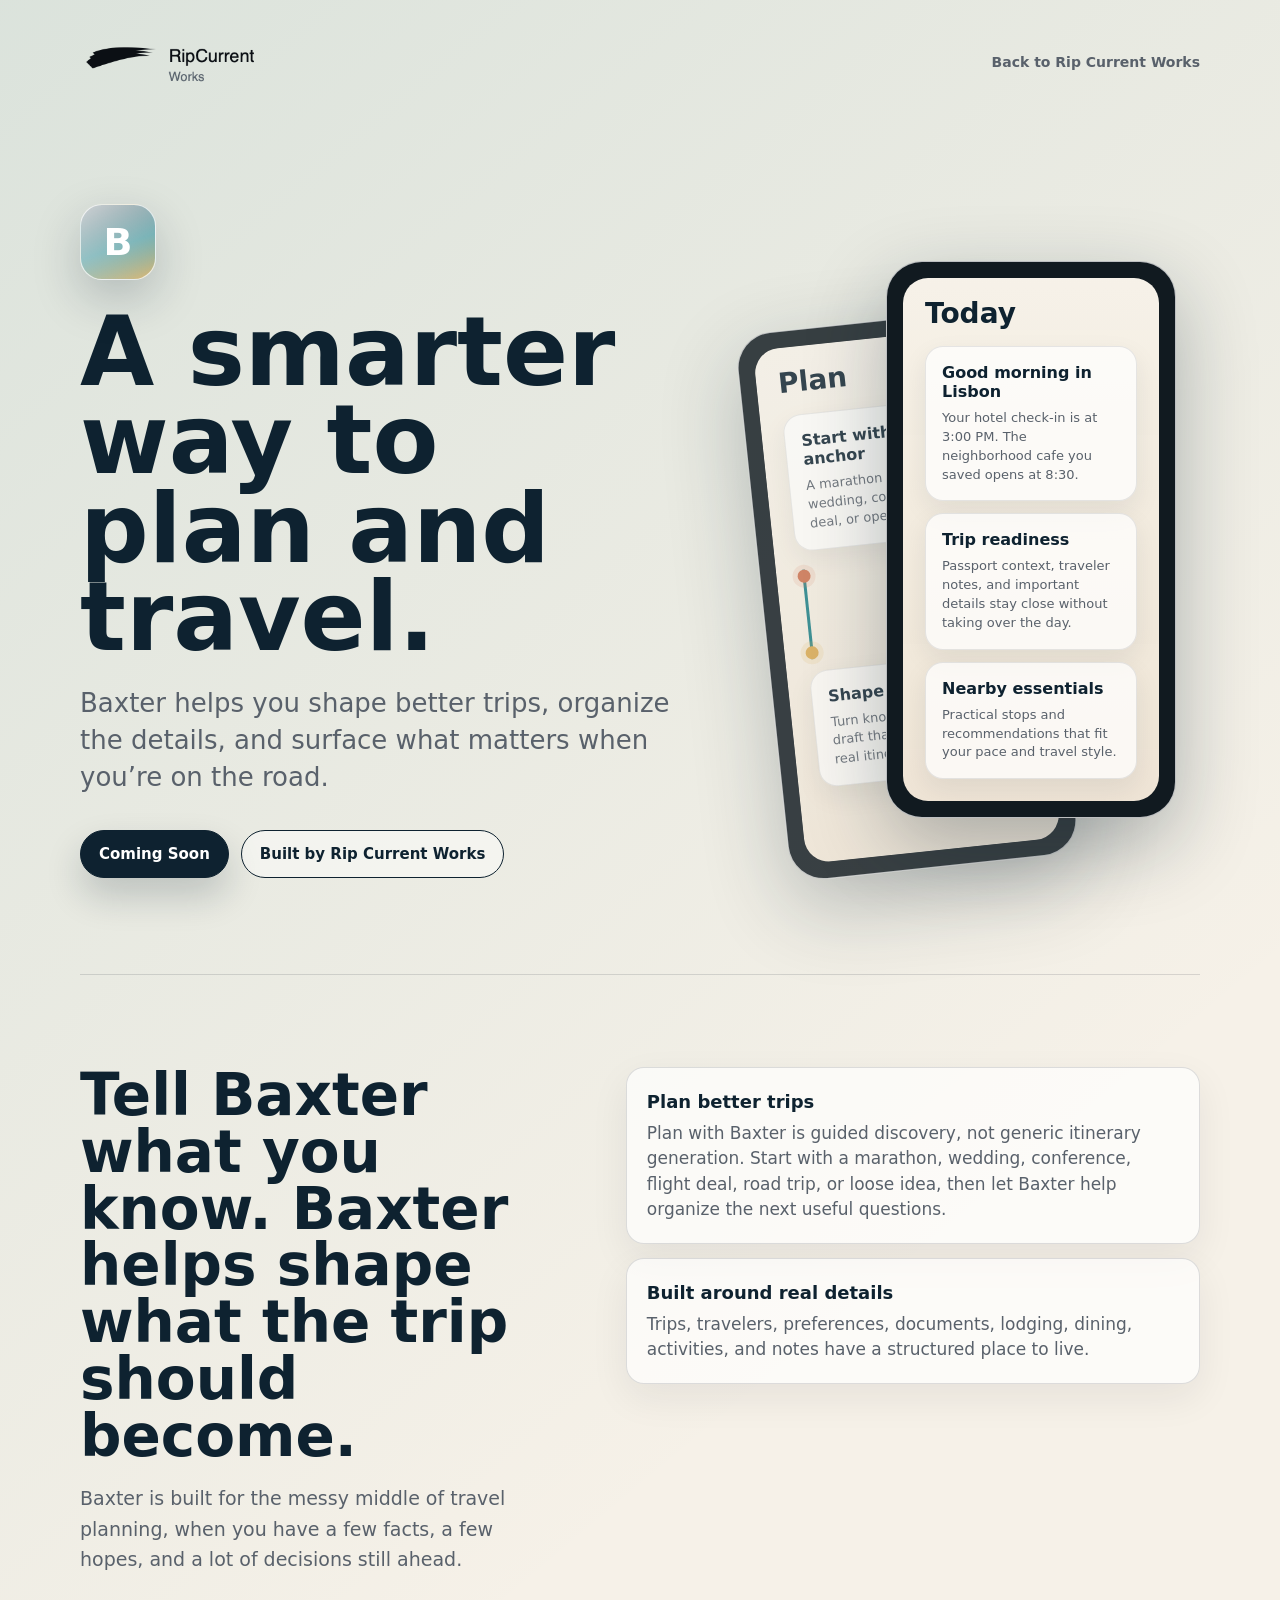
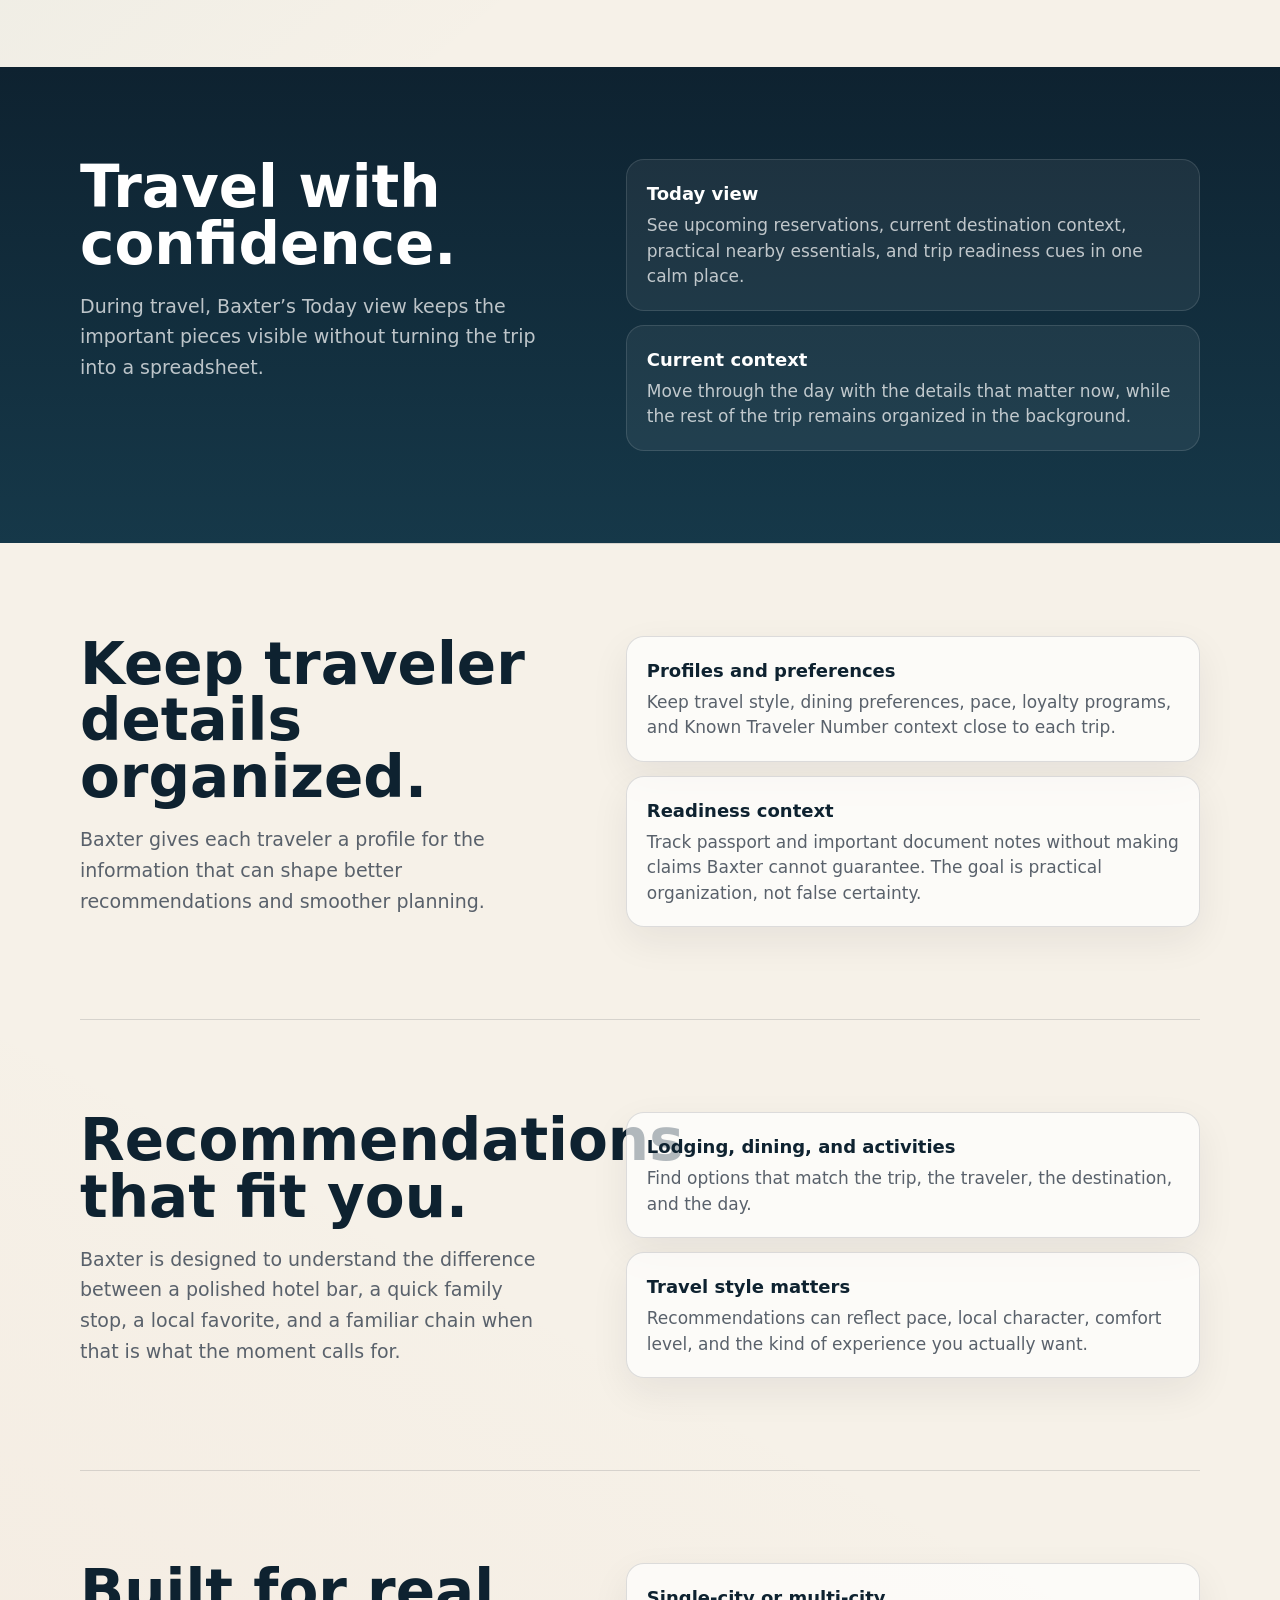
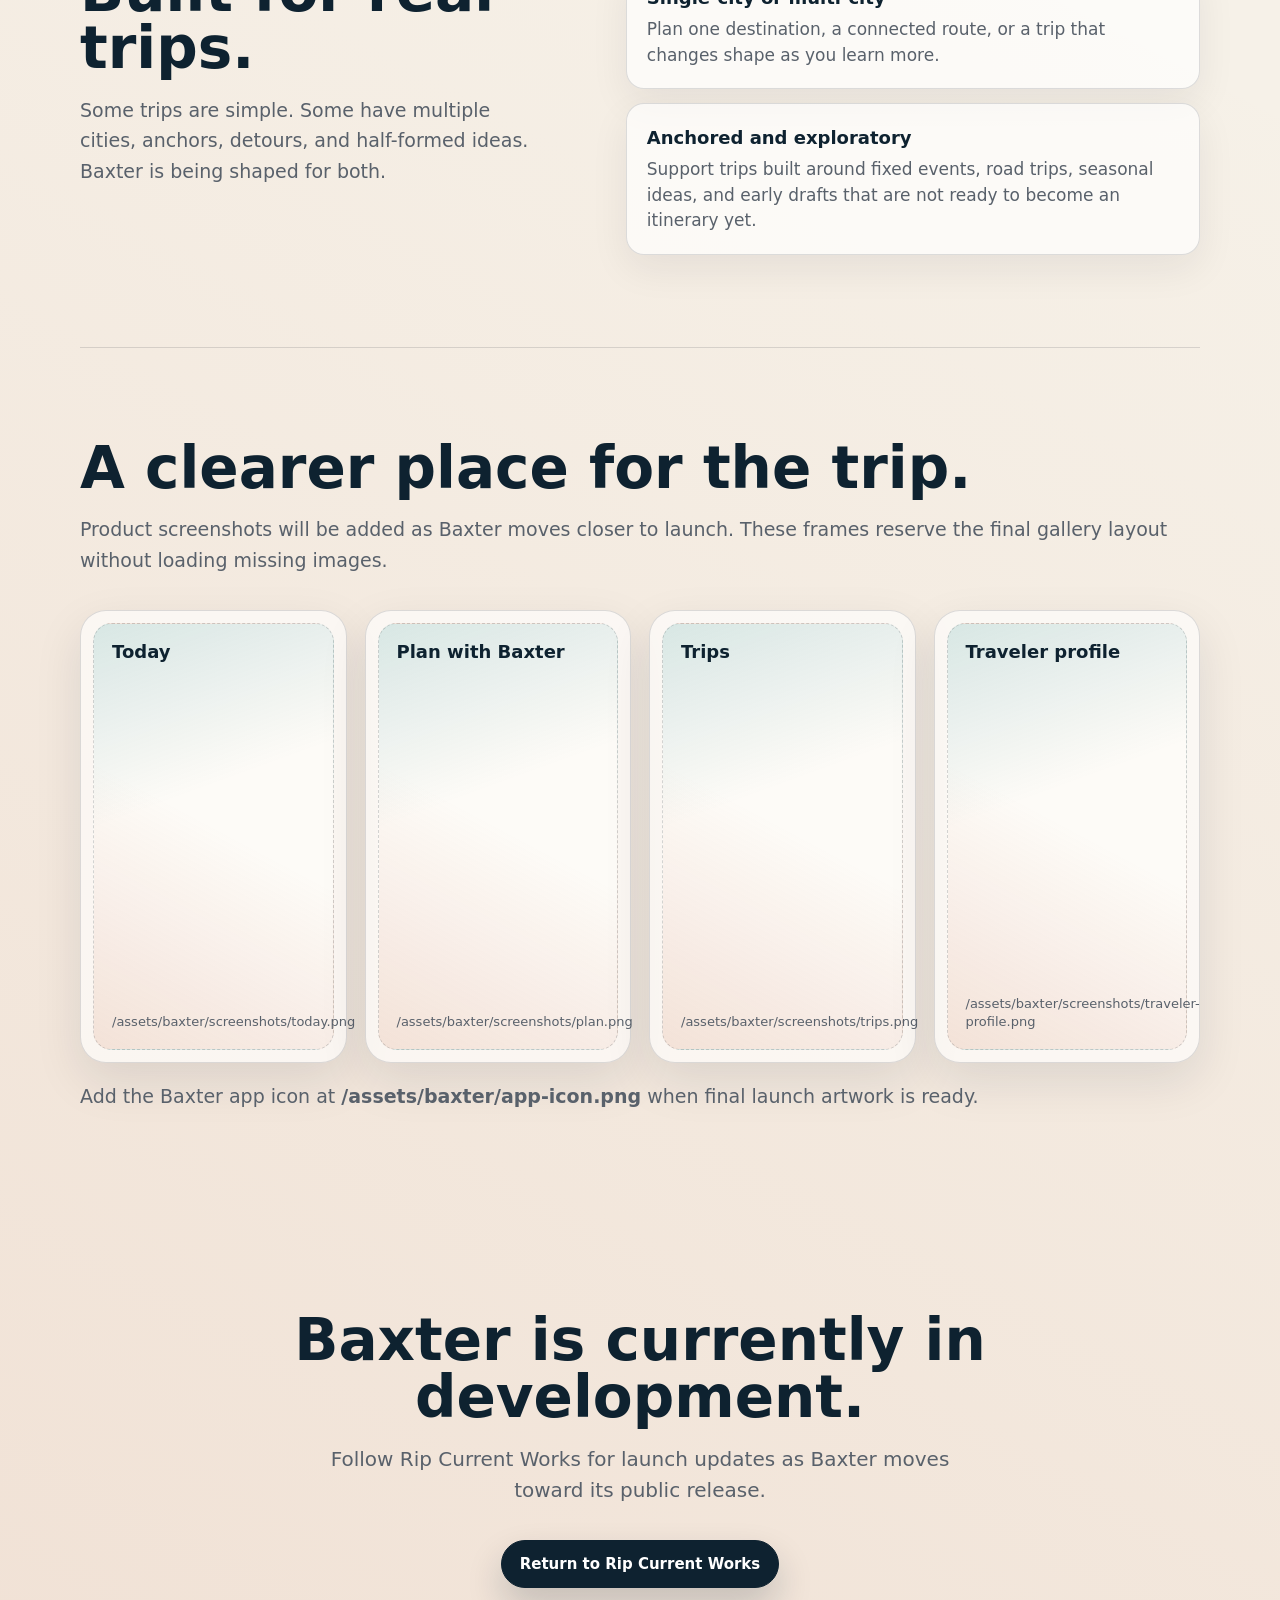
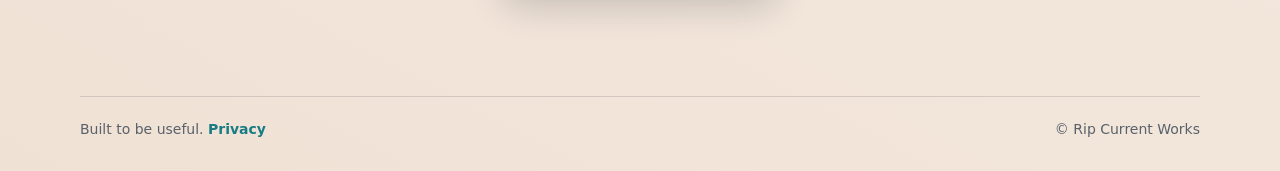
==== baxter/index.html @ 80cf21d4 "Add Baxter product page" ====
<!doctype html>
<html lang="en">
<head>
  <meta charset="utf-8" />
  <meta name="viewport" content="width=device-width, initial-scale=1" />
  <title>Baxter Travel App | Rip Current Works</title>
  <meta name="description" content="Baxter is an intelligent travel companion for planning better trips, organizing travel details, and surfacing what matters during travel." />
  <style>
    :root {
      --paper: #F6F1E8;
      --paper-soft: #EEE4D5;
      --ink: #17212B;
      --ink-muted: #59616B;
      --line: rgba(23,33,43,.14);
      --deep: #0E2230;
      --deep-2: #16394A;
      --teal: #187C83;
      --coral: #C96E4B;
      --gold: #D7A64D;
      --card: rgba(255,255,255,.68);
      --shadow: rgba(22,34,45,.18);
    }

    * { box-sizing: border-box; }
    html { scroll-behavior: smooth; }
    html, body { margin: 0; padding: 0; }
    body {
      font-family: Inter, ui-sans-serif, system-ui, -apple-system, BlinkMacSystemFont, "Segoe UI", sans-serif;
      color: var(--ink);
      background:
        linear-gradient(140deg, rgba(24,124,131,.12), transparent 34%),
        linear-gradient(28deg, rgba(201,110,75,.12), transparent 42%),
        var(--paper);
    }

    a { color: inherit; }
    .page {
      min-height: 100vh;
      overflow: hidden;
    }
    .nav {
      width: min(1120px, calc(100% - 40px));
      margin: 0 auto;
      padding: 24px 0 18px;
      display: flex;
      align-items: center;
      justify-content: space-between;
      gap: 20px;
    }
    .brand-logo {
      display: block;
      width: clamp(210px, 24vw, 266px);
      height: auto;
    }
    .nav a {
      color: var(--ink-muted);
      font-size: 14px;
      font-weight: 700;
      text-decoration: none;
    }
    .nav a:hover { color: var(--teal); }

    .hero {
      width: min(1120px, calc(100% - 40px));
      margin: 0 auto;
      padding: clamp(42px, 7vw, 86px) 0 clamp(50px, 8vw, 96px);
      display: grid;
      grid-template-columns: minmax(0, 1fr) minmax(320px, 430px);
      gap: clamp(34px, 7vw, 84px);
      align-items: center;
    }
    .app-mark {
      width: 76px;
      height: 76px;
      margin-bottom: 28px;
      border: 1px solid rgba(255,255,255,.74);
      border-radius: 22px;
      background:
        linear-gradient(145deg, rgba(255,255,255,.80), rgba(255,255,255,.20)),
        linear-gradient(160deg, var(--deep), var(--teal) 55%, var(--gold));
      box-shadow: 0 18px 48px rgba(14,34,48,.22);
      position: relative;
    }
    .app-mark::after {
      content: "B";
      position: absolute;
      inset: 0;
      display: grid;
      place-items: center;
      color: #fff;
      font-size: 38px;
      font-weight: 800;
      letter-spacing: 0;
    }
    h1 {
      max-width: 780px;
      margin: 0;
      color: var(--deep);
      font-size: clamp(50px, 8.4vw, 96px);
      line-height: .92;
      letter-spacing: 0;
    }
    .hero-copy {
      max-width: 650px;
      margin: 24px 0 0;
      color: var(--ink-muted);
      font-size: clamp(20px, 2.4vw, 26px);
      line-height: 1.42;
    }
    .actions {
      display: flex;
      flex-wrap: wrap;
      gap: 12px;
      margin-top: 34px;
    }
    .button {
      display: inline-flex;
      align-items: center;
      justify-content: center;
      min-height: 48px;
      padding: 13px 18px;
      border-radius: 999px;
      font-size: 15px;
      font-weight: 800;
      text-decoration: none;
      border: 1px solid var(--deep);
    }
    .button.primary {
      background: var(--deep);
      color: #fff;
      box-shadow: 0 18px 36px rgba(14,34,48,.20);
    }
    .button.secondary {
      color: var(--deep);
      background: rgba(255,255,255,.42);
    }

    .phone-stack {
      position: relative;
      min-height: 560px;
    }
    .phone {
      position: absolute;
      width: min(82vw, 290px);
      min-height: 548px;
      padding: 16px;
      border: 1px solid rgba(255,255,255,.72);
      border-radius: 36px;
      background: #111A20;
      box-shadow: 0 28px 80px rgba(14,34,48,.30);
    }
    .phone.primary-phone {
      right: 24px;
      top: 0;
      z-index: 2;
    }
    .phone.secondary-phone {
      right: 148px;
      top: 58px;
      z-index: 1;
      transform: rotate(-6deg);
      opacity: .82;
    }
    .screen {
      min-height: 516px;
      border-radius: 25px;
      padding: 22px;
      background:
        linear-gradient(180deg, rgba(246,241,232,.98), rgba(238,228,213,.96)),
        var(--paper);
      overflow: hidden;
    }
    .screen-title {
      margin: 0 0 18px;
      color: var(--deep);
      font-size: 28px;
      line-height: 1;
      font-weight: 850;
    }
    .screen-card {
      margin-top: 12px;
      padding: 16px;
      border: 1px solid rgba(23,33,43,.10);
      border-radius: 18px;
      background: rgba(255,255,255,.72);
      box-shadow: 0 10px 26px rgba(22,34,45,.08);
    }
    .screen-card strong {
      display: block;
      margin-bottom: 8px;
      color: var(--deep);
      font-size: 16px;
    }
    .screen-card span {
      display: block;
      color: var(--ink-muted);
      font-size: 13px;
      line-height: 1.45;
    }
    .route-line {
      height: 90px;
      margin: 18px 4px 0;
      border-left: 3px solid var(--teal);
      position: relative;
    }
    .route-line::before,
    .route-line::after {
      content: "";
      position: absolute;
      left: -8px;
      width: 13px;
      height: 13px;
      border-radius: 50%;
      background: var(--coral);
      box-shadow: 0 0 0 5px rgba(201,110,75,.14);
    }
    .route-line::before { top: 0; }
    .route-line::after { bottom: 0; background: var(--gold); box-shadow: 0 0 0 5px rgba(215,166,77,.16); }

    .section {
      width: min(1120px, calc(100% - 40px));
      margin: 0 auto;
      padding: clamp(54px, 8vw, 92px) 0;
      border-top: 1px solid var(--line);
    }
    .section-grid {
      display: grid;
      grid-template-columns: minmax(0, .9fr) minmax(0, 1.1fr);
      gap: clamp(28px, 7vw, 76px);
      align-items: start;
    }
    h2 {
      margin: 0;
      color: var(--deep);
      font-size: clamp(32px, 4.6vw, 58px);
      line-height: .98;
      letter-spacing: 0;
    }
    .section p {
      margin: 18px 0 0;
      color: var(--ink-muted);
      font-size: 19px;
      line-height: 1.62;
    }
    .feature-list {
      display: grid;
      gap: 14px;
      margin: 0;
      padding: 0;
      list-style: none;
    }
    .feature-list li {
      padding: 20px;
      border: 1px solid var(--line);
      border-radius: 18px;
      background: var(--card);
      box-shadow: 0 14px 38px rgba(22,34,45,.07);
      color: var(--ink-muted);
      font-size: 17px;
      line-height: 1.5;
    }
    .feature-list strong {
      display: block;
      margin-bottom: 6px;
      color: var(--deep);
      font-size: 18px;
    }

    .story-band {
      background:
        linear-gradient(180deg, rgba(14,34,48,.96), rgba(22,57,74,.96)),
        var(--deep);
      color: #fff;
    }
    .story-band .section {
      border-top: 0;
    }
    .story-band h2,
    .story-band .feature-list strong { color: #fff; }
    .story-band .section p,
    .story-band .feature-list li { color: rgba(255,255,255,.72); }
    .story-band .feature-list li {
      border-color: rgba(255,255,255,.12);
      background: rgba(255,255,255,.06);
      box-shadow: none;
    }

    .screenshot-grid {
      display: grid;
      grid-template-columns: repeat(4, minmax(0, 1fr));
      gap: 18px;
      margin-top: 34px;
    }
    .screenshot-card {
      padding: 12px;
      border: 1px solid var(--line);
      border-radius: 26px;
      background: rgba(255,255,255,.62);
      box-shadow: 0 18px 48px rgba(22,34,45,.10);
    }
    .screenshot-placeholder {
      aspect-ratio: 9 / 16;
      border-radius: 19px;
      padding: 18px;
      background:
        linear-gradient(160deg, rgba(24,124,131,.16), transparent 40%),
        linear-gradient(28deg, rgba(201,110,75,.18), transparent 52%),
        #FDFBF7;
      border: 1px dashed rgba(23,33,43,.18);
      display: flex;
      flex-direction: column;
      justify-content: space-between;
      color: var(--ink-muted);
    }
    .screenshot-placeholder strong {
      color: var(--deep);
      font-size: 18px;
      line-height: 1.15;
    }
    .screenshot-placeholder span {
      font-size: 13px;
      line-height: 1.4;
    }
    .todo-note {
      margin-top: 18px;
      color: var(--ink-muted);
      font-size: 15px;
      line-height: 1.5;
    }

    .closing {
      width: min(860px, calc(100% - 40px));
      margin: 0 auto;
      padding: clamp(64px, 9vw, 108px) 0;
      text-align: center;
    }
    .closing p {
      margin: 18px auto 0;
      max-width: 660px;
      color: var(--ink-muted);
      font-size: 20px;
      line-height: 1.55;
    }
    .closing .actions {
      justify-content: center;
    }
    .footer {
      width: min(1120px, calc(100% - 40px));
      margin: 0 auto;
      padding: 24px 0 34px;
      border-top: 1px solid var(--line);
      display: flex;
      justify-content: space-between;
      gap: 14px;
      flex-wrap: wrap;
      color: var(--ink-muted);
      font-size: 14px;
    }
    .footer a {
      color: var(--teal);
      text-decoration: none;
      font-weight: 700;
    }

    @media (max-width: 940px) {
      .hero,
      .section-grid {
        grid-template-columns: 1fr;
      }
      .phone-stack {
        min-height: 500px;
        width: min(100%, 540px);
        margin: 0 auto;
      }
      .phone.primary-phone { right: 30px; }
      .phone.secondary-phone { right: auto; left: 20px; }
      .screenshot-grid { grid-template-columns: repeat(2, minmax(0, 1fr)); }
    }
    @media (max-width: 640px) {
      .nav { width: min(100% - 32px, 1120px); padding-top: 18px; }
      .brand-logo { width: 196px; }
      .nav a { font-size: 13px; }
      .hero,
      .section,
      .closing,
      .footer {
        width: min(100% - 32px, 1120px);
      }
      .actions { flex-direction: column; }
      .button { width: 100%; }
      .phone-stack { min-height: 480px; }
      .phone {
        width: min(76vw, 270px);
        min-height: 500px;
      }
      .phone.primary-phone { right: 0; }
      .phone.secondary-phone { left: 0; top: 70px; }
      .screen { min-height: 468px; padding: 18px; }
      .screen-title { font-size: 24px; }
      .feature-list li { padding: 18px; border-radius: 16px; }
      .screenshot-grid { grid-template-columns: 1fr; }
      .footer { flex-direction: column; }
    }
  </style>
</head>
<body>
  <div class="page">
    <nav class="nav" aria-label="Primary navigation">
      <a href="/" aria-label="Rip Current Works home">
        <img class="brand-logo" src="/logo-horizontal-dark.png" alt="Rip Current Works" />
      </a>
      <a href="/">Back to Rip Current Works</a>
    </nav>

    <header class="hero">
      <div>
        <div class="app-mark" aria-label="Baxter app icon placeholder"></div>
        <h1>A smarter way to plan and travel.</h1>
        <p class="hero-copy">Baxter helps you shape better trips, organize the details, and surface what matters when you&rsquo;re on the road.</p>
        <div class="actions" aria-label="Baxter calls to action">
          <span class="button primary">Coming Soon</span>
          <a class="button secondary" href="/">Built by Rip Current Works</a>
        </div>
      </div>

      <div class="phone-stack" aria-label="Baxter app preview">
        <div class="phone secondary-phone" aria-hidden="true">
          <div class="screen">
            <h2 class="screen-title">Plan</h2>
            <div class="screen-card">
              <strong>Start with an anchor</strong>
              <span>A marathon weekend, wedding, conference, flight deal, or open-ended idea.</span>
            </div>
            <div class="route-line"></div>
            <div class="screen-card">
              <strong>Shape the trip</strong>
              <span>Turn known details into a draft that can become a real itinerary.</span>
            </div>
          </div>
        </div>
        <div class="phone primary-phone">
          <div class="screen">
            <h2 class="screen-title">Today</h2>
            <div class="screen-card">
              <strong>Good morning in Lisbon</strong>
              <span>Your hotel check-in is at 3:00 PM. The neighborhood cafe you saved opens at 8:30.</span>
            </div>
            <div class="screen-card">
              <strong>Trip readiness</strong>
              <span>Passport context, traveler notes, and important details stay close without taking over the day.</span>
            </div>
            <div class="screen-card">
              <strong>Nearby essentials</strong>
              <span>Practical stops and recommendations that fit your pace and travel style.</span>
            </div>
          </div>
        </div>
      </div>
    </header>

    <main>
      <section class="section" aria-labelledby="core-message">
        <div class="section-grid">
          <div>
            <h2 id="core-message">Tell Baxter what you know. Baxter helps shape what the trip should become.</h2>
            <p>Baxter is built for the messy middle of travel planning, when you have a few facts, a few hopes, and a lot of decisions still ahead.</p>
          </div>
          <ul class="feature-list">
            <li><strong>Plan better trips</strong>Plan with Baxter is guided discovery, not generic itinerary generation. Start with a marathon, wedding, conference, flight deal, road trip, or loose idea, then let Baxter help organize the next useful questions.</li>
            <li><strong>Built around real details</strong>Trips, travelers, preferences, documents, lodging, dining, activities, and notes have a structured place to live.</li>
          </ul>
        </div>
      </section>

      <div class="story-band">
        <section class="section" aria-labelledby="confidence">
          <div class="section-grid">
            <div>
              <h2 id="confidence">Travel with confidence.</h2>
              <p>During travel, Baxter&rsquo;s Today view keeps the important pieces visible without turning the trip into a spreadsheet.</p>
            </div>
            <ul class="feature-list">
              <li><strong>Today view</strong>See upcoming reservations, current destination context, practical nearby essentials, and trip readiness cues in one calm place.</li>
              <li><strong>Current context</strong>Move through the day with the details that matter now, while the rest of the trip remains organized in the background.</li>
            </ul>
          </div>
        </section>
      </div>

      <section class="section" aria-labelledby="traveler-details">
        <div class="section-grid">
          <div>
            <h2 id="traveler-details">Keep traveler details organized.</h2>
            <p>Baxter gives each traveler a profile for the information that can shape better recommendations and smoother planning.</p>
          </div>
          <ul class="feature-list">
            <li><strong>Profiles and preferences</strong>Keep travel style, dining preferences, pace, loyalty programs, and Known Traveler Number context close to each trip.</li>
            <li><strong>Readiness context</strong>Track passport and important document notes without making claims Baxter cannot guarantee. The goal is practical organization, not false certainty.</li>
          </ul>
        </div>
      </section>

      <section class="section" aria-labelledby="recommendations">
        <div class="section-grid">
          <div>
            <h2 id="recommendations">Recommendations that fit you.</h2>
            <p>Baxter is designed to understand the difference between a polished hotel bar, a quick family stop, a local favorite, and a familiar chain when that is what the moment calls for.</p>
          </div>
          <ul class="feature-list">
            <li><strong>Lodging, dining, and activities</strong>Find options that match the trip, the traveler, the destination, and the day.</li>
            <li><strong>Travel style matters</strong>Recommendations can reflect pace, local character, comfort level, and the kind of experience you actually want.</li>
          </ul>
        </div>
      </section>

      <section class="section" aria-labelledby="real-trips">
        <div class="section-grid">
          <div>
            <h2 id="real-trips">Built for real trips.</h2>
            <p>Some trips are simple. Some have multiple cities, anchors, detours, and half-formed ideas. Baxter is being shaped for both.</p>
          </div>
          <ul class="feature-list">
            <li><strong>Single-city or multi-city</strong>Plan one destination, a connected route, or a trip that changes shape as you learn more.</li>
            <li><strong>Anchored and exploratory</strong>Support trips built around fixed events, road trips, seasonal ideas, and early drafts that are not ready to become an itinerary yet.</li>
          </ul>
        </div>
      </section>

      <section class="section" aria-labelledby="screenshots">
        <h2 id="screenshots">A clearer place for the trip.</h2>
        <p>Product screenshots will be added as Baxter moves closer to launch. These frames reserve the final gallery layout without loading missing images.</p>
        <div class="screenshot-grid">
          <!-- TODO: Replace this placeholder with /assets/baxter/screenshots/today.png when the final screenshot is available. -->
          <div class="screenshot-card">
            <div class="screenshot-placeholder" role="img" aria-label="Placeholder for Baxter Today view screenshot">
              <strong>Today</strong>
              <span>/assets/baxter/screenshots/today.png</span>
            </div>
          </div>
          <!-- TODO: Replace this placeholder with /assets/baxter/screenshots/plan.png when the final screenshot is available. -->
          <div class="screenshot-card">
            <div class="screenshot-placeholder" role="img" aria-label="Placeholder for Plan with Baxter screenshot">
              <strong>Plan with Baxter</strong>
              <span>/assets/baxter/screenshots/plan.png</span>
            </div>
          </div>
          <!-- TODO: Replace this placeholder with /assets/baxter/screenshots/trips.png when the final screenshot is available. -->
          <div class="screenshot-card">
            <div class="screenshot-placeholder" role="img" aria-label="Placeholder for Baxter trips overview screenshot">
              <strong>Trips</strong>
              <span>/assets/baxter/screenshots/trips.png</span>
            </div>
          </div>
          <!-- TODO: Replace this placeholder with /assets/baxter/screenshots/traveler-profile.png when the final screenshot is available. -->
          <div class="screenshot-card">
            <div class="screenshot-placeholder" role="img" aria-label="Placeholder for Baxter traveler profile screenshot">
              <strong>Traveler profile</strong>
              <span>/assets/baxter/screenshots/traveler-profile.png</span>
            </div>
          </div>
        </div>
        <p class="todo-note">Add the Baxter app icon at <strong>/assets/baxter/app-icon.png</strong> when final launch artwork is ready.</p>
      </section>
    </main>

    <section class="closing" aria-labelledby="closing-cta">
      <h2 id="closing-cta">Baxter is currently in development.</h2>
      <p>Follow Rip Current Works for launch updates as Baxter moves toward its public release.</p>
      <div class="actions">
        <a class="button primary" href="/">Return to Rip Current Works</a>
      </div>
    </section>

    <footer class="footer">
      <span>Built to be useful. <a href="/privacy/">Privacy</a></span>
      <span>&copy; Rip Current Works</span>
    </footer>
  </div>
</body>
</html>
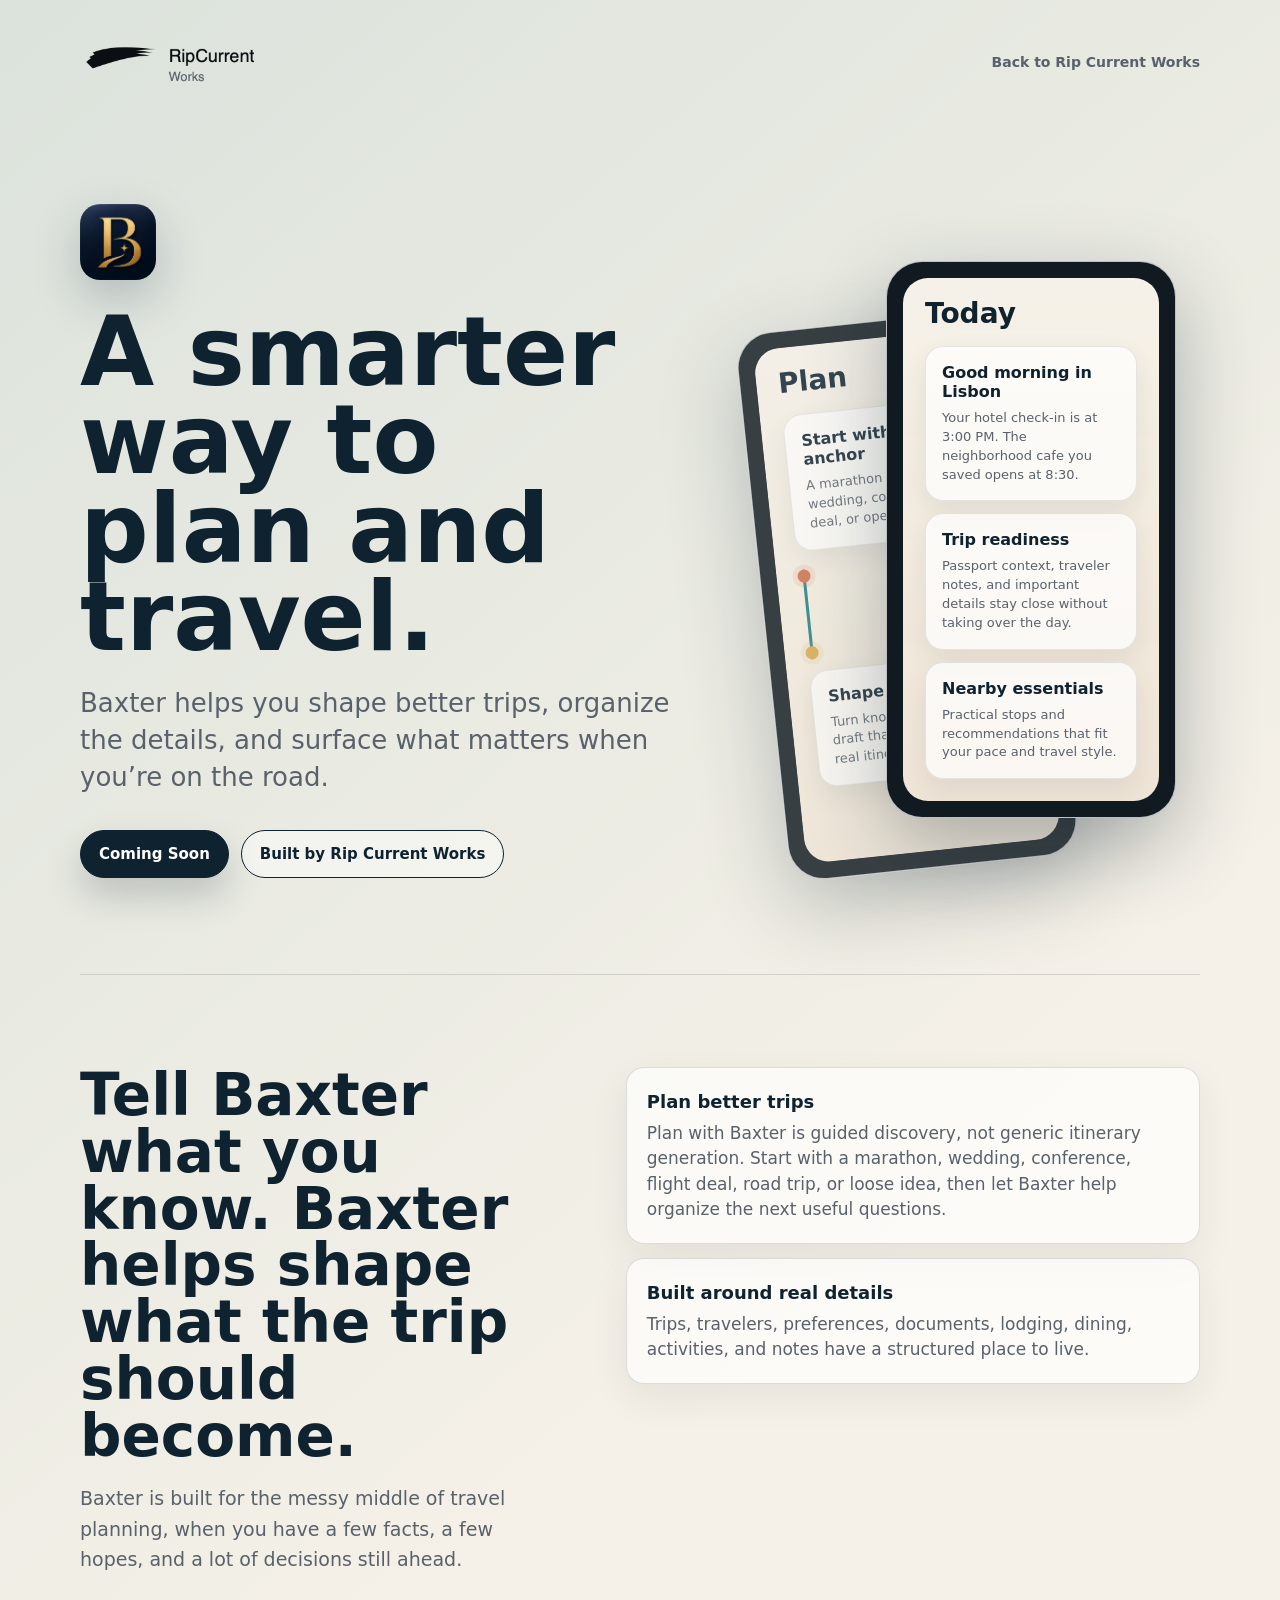
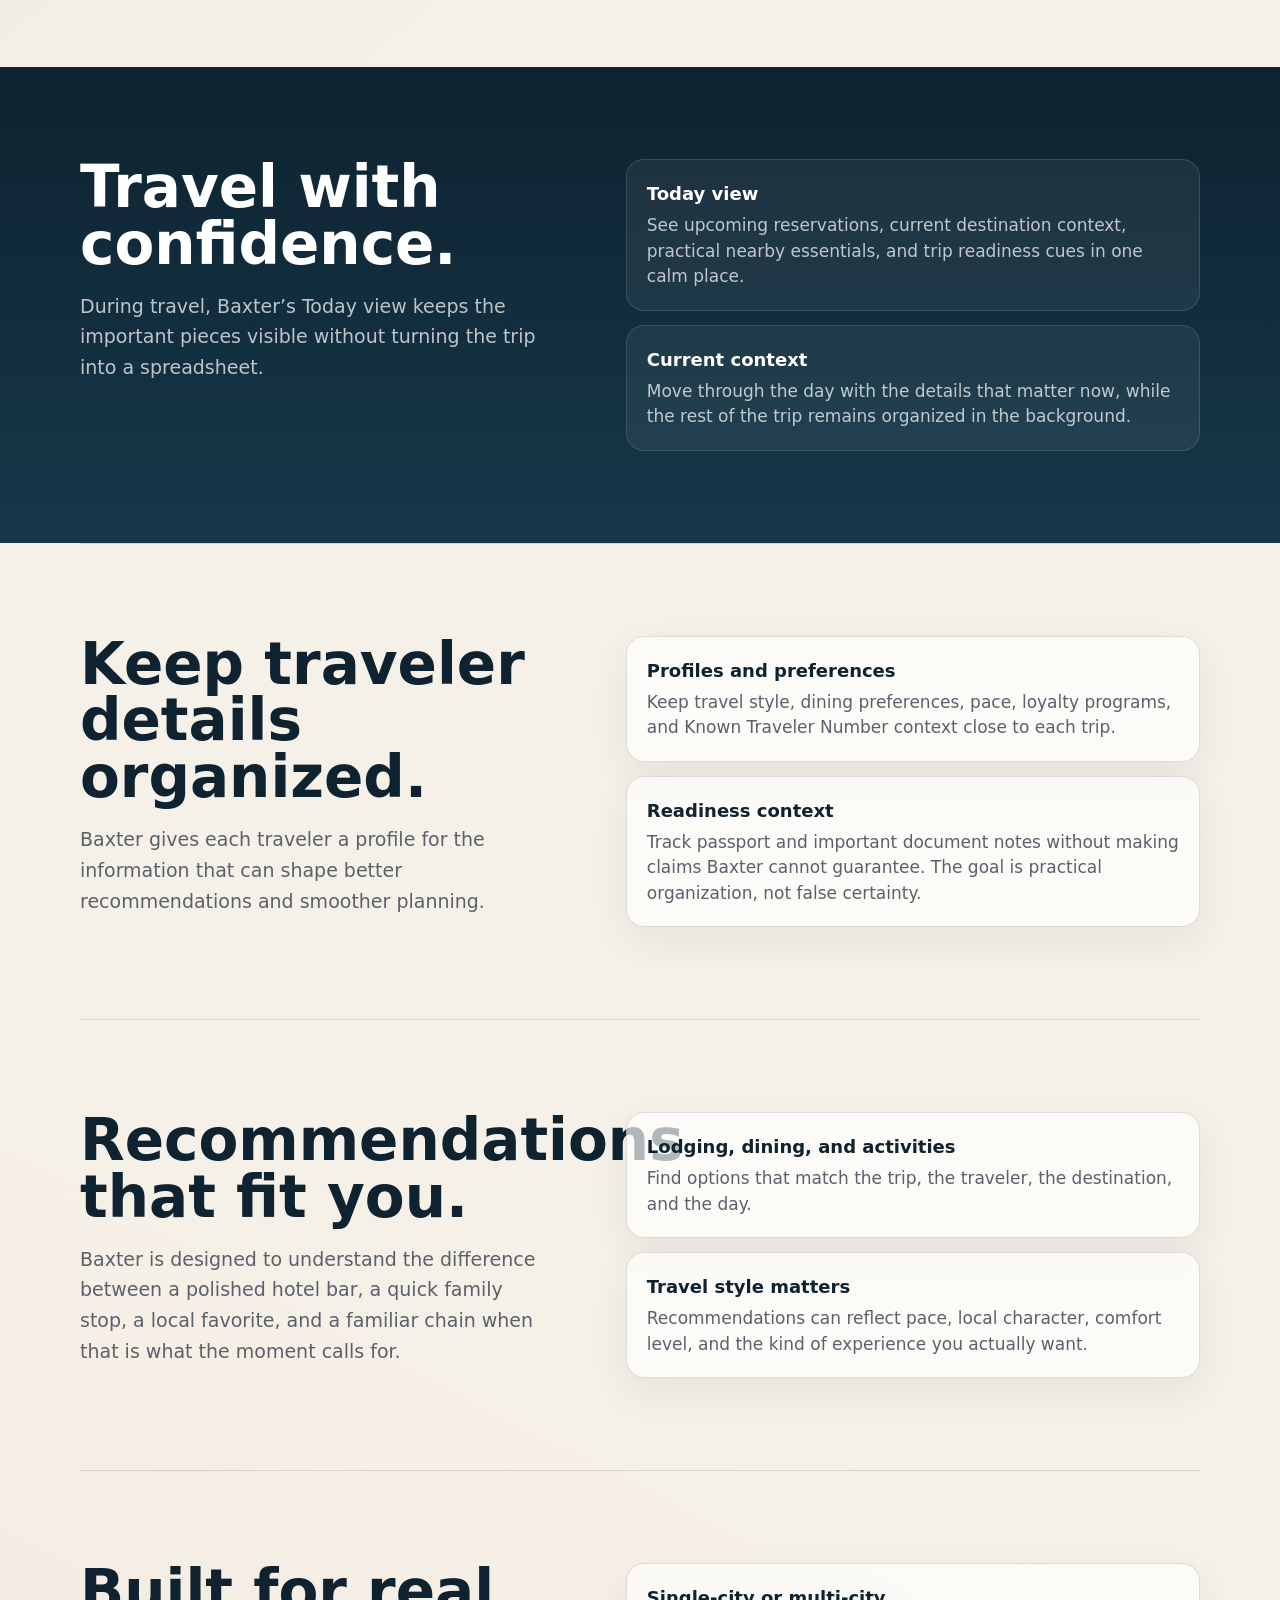
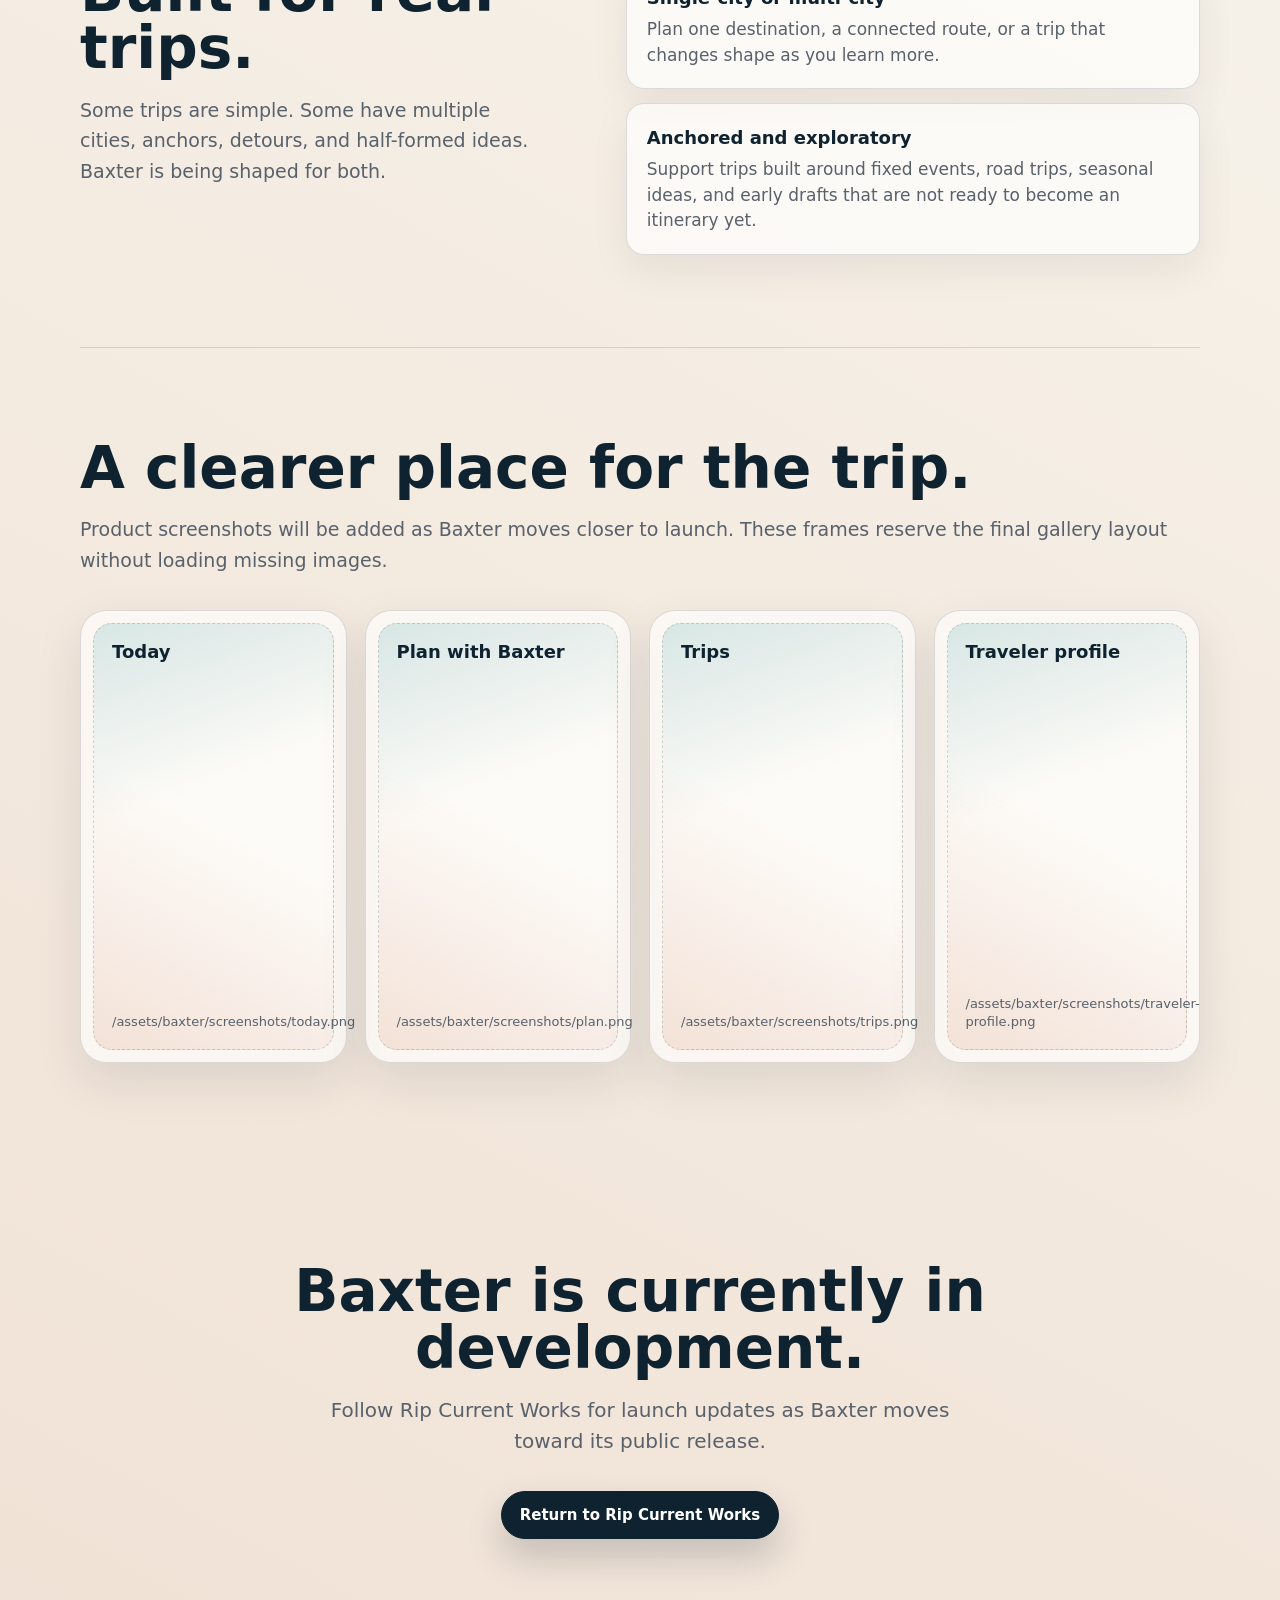
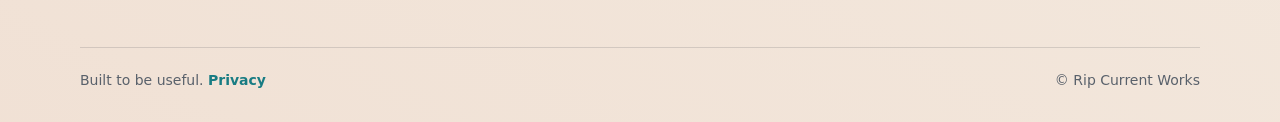
==== commit 01df3517: "Use Baxter app icon on product page" ====
--- a/baxter/index.html
+++ b/baxter/index.html
@@ -73,24 +73,10 @@
       width: 76px;
       height: 76px;
       margin-bottom: 28px;
-      border: 1px solid rgba(255,255,255,.74);
-      border-radius: 22px;
-      background:
-        linear-gradient(145deg, rgba(255,255,255,.80), rgba(255,255,255,.20)),
-        linear-gradient(160deg, var(--deep), var(--teal) 55%, var(--gold));
+      display: block;
+      border-radius: 20px;
       box-shadow: 0 18px 48px rgba(14,34,48,.22);
-      position: relative;
-    }
-    .app-mark::after {
-      content: "B";
-      position: absolute;
-      inset: 0;
-      display: grid;
-      place-items: center;
-      color: #fff;
-      font-size: 38px;
-      font-weight: 800;
-      letter-spacing: 0;
+      object-fit: cover;
     }
     h1 {
       max-width: 780px;
@@ -321,13 +307,6 @@
       font-size: 13px;
       line-height: 1.4;
     }
-    .todo-note {
-      margin-top: 18px;
-      color: var(--ink-muted);
-      font-size: 15px;
-      line-height: 1.5;
-    }
-
     .closing {
       width: min(860px, calc(100% - 40px));
       margin: 0 auto;
@@ -414,7 +393,7 @@
 
     <header class="hero">
       <div>
-        <div class="app-mark" aria-label="Baxter app icon placeholder"></div>
+        <img class="app-mark" src="/assets/baxter/app-icon.png" alt="Baxter Travel app icon" />
         <h1>A smarter way to plan and travel.</h1>
         <p class="hero-copy">Baxter helps you shape better trips, organize the details, and surface what matters when you&rsquo;re on the road.</p>
         <div class="actions" aria-label="Baxter calls to action">
@@ -559,7 +538,6 @@
             </div>
           </div>
         </div>
-        <p class="todo-note">Add the Baxter app icon at <strong>/assets/baxter/app-icon.png</strong> when final launch artwork is ready.</p>
       </section>
     </main>
 
